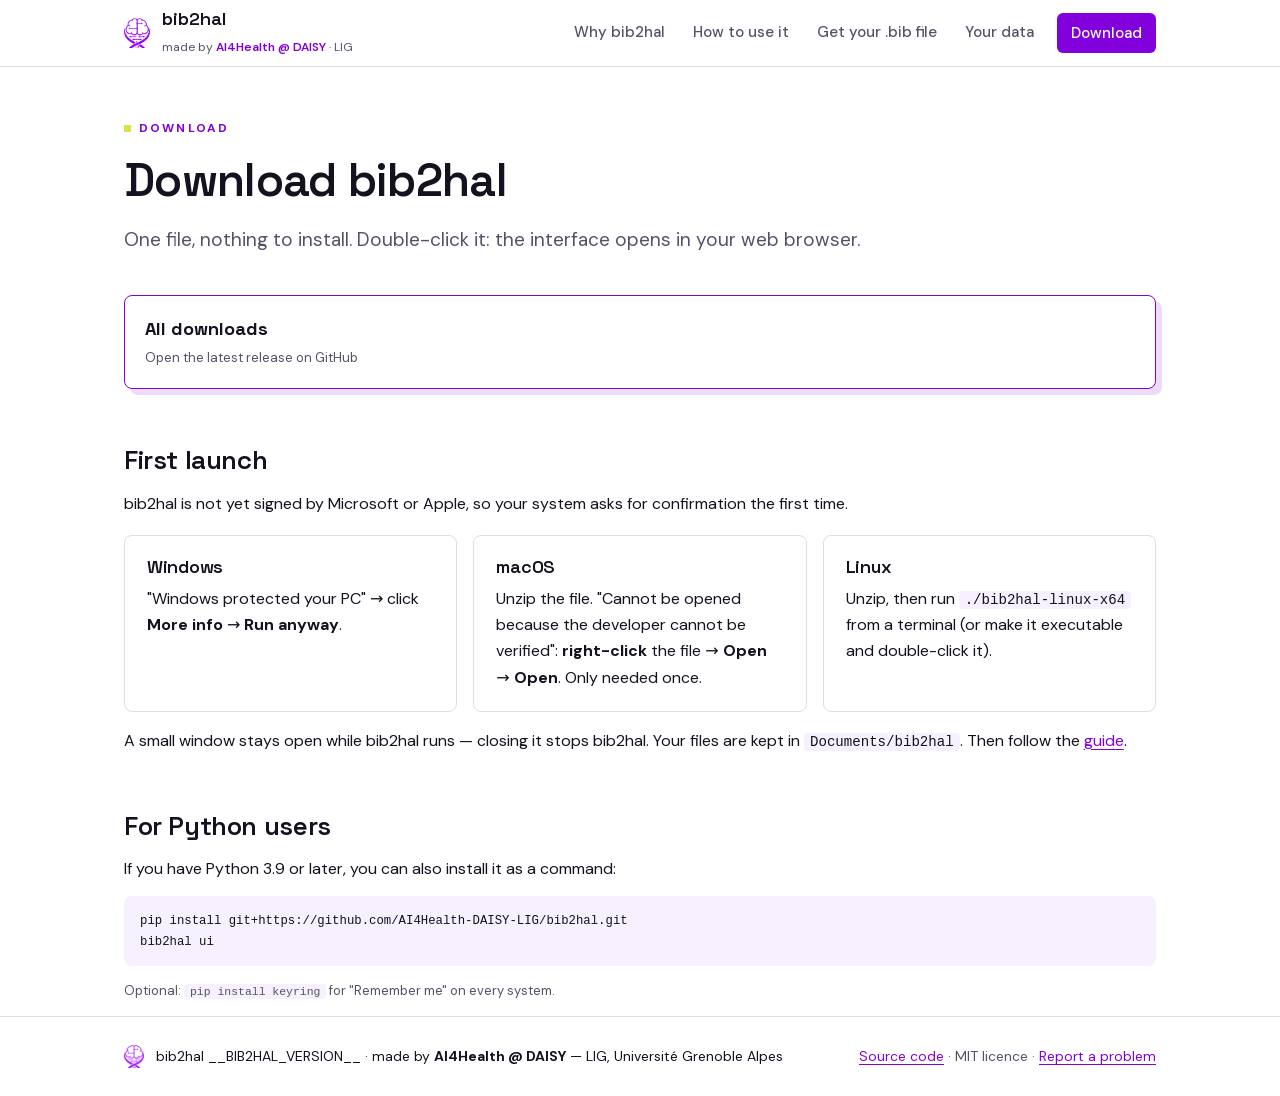
==== docs/download.html @ d2882600 "update with UI and tests" ====
<!doctype html>
<html lang="en">
<head>
<meta charset="utf-8">
<meta name="viewport" content="width=device-width, initial-scale=1">
<title>Download bib2hal</title>
<meta name="description" content="Download bib2hal for Windows, macOS or Linux. No installation needed.">
<link rel="icon" href="assets/logo.png">
<link rel="stylesheet" href="assets/style.css">
</head>
<body data-page="download">
<header id="site-header"></header>

<main class="wrap">
  <div class="page-head">
    <div class="eyebrow">Download</div>
    <h1>Download bib2hal</h1>
    <p class="lead">One file, nothing to install. Double-click it: the interface opens in your web browser.</p>
    <p class="release-meta" id="latest-meta">Looking for the latest version…</p>
  </div>

  <div class="dl" id="downloads">
    <a class="os" href="https://github.com/AI4Health-DAISY-LIG/bib2hal/releases/latest"><b>Loading…</b><span>or open the releases page on GitHub</span></a>
  </div>
  <p class="release-meta" id="checksums"></p>

  <h2 id="first-launch">First launch</h2>
  <p>bib2hal is not yet signed by Microsoft or Apple, so your system asks for confirmation the first time.</p>
  <div class="grid">
    <div class="card"><h3>Windows</h3>
      <p>"Windows protected your PC" → click <b>More info</b> → <b>Run anyway</b>.</p></div>
    <div class="card"><h3>macOS</h3>
      <p>Unzip the file. "Cannot be opened because the developer cannot be verified": <b>right-click</b> the file → <b>Open</b> → <b>Open</b>.
        Only needed once.</p></div>
    <div class="card"><h3>Linux</h3>
      <p>Unzip, then run <code>./bib2hal-linux-x64</code> from a terminal (or make it executable and double-click it).</p></div>
  </div>
  <p>A small window stays open while bib2hal runs — closing it stops bib2hal. Your files are kept in <code>Documents/bib2hal</code>.
    Then follow the <a href="how-to.html">guide</a>.</p>

  <div id="older"></div>

  <h2>For Python users</h2>
  <p>If you have Python 3.9 or later, you can also install it as a command:</p>
<pre><code>pip install git+https://github.com/AI4Health-DAISY-LIG/bib2hal.git
bib2hal ui</code></pre>
  <p class="caption">Optional: <code>pip install keyring</code> for "Remember me" on every system.</p>
</main>

<footer id="site-footer"></footer>
<script src="assets/site.js"></script>
</body>
</html>
---- docs/assets/style.css ----
/* bib2hal documentation — AI4Health @ DAISY visual identity (same tokens as the group website) */
@font-face{font-family:"DM Sans";src:url("fonts/dm-sans-latin-var.woff2") format("woff2");font-weight:100 1000;font-display:swap}
@font-face{font-family:"Space Grotesk";src:url("fonts/space-grotesk-latin-var.woff2") format("woff2");font-weight:300 700;font-display:swap}

:root{
  --bg:#ffffff; --panel:#ffffff; --tint:oklch(0.975 0.012 300);
  --ink:oklch(0.19 0.025 285); --muted:oklch(0.45 0.035 285); --line:oklch(0.9 0.016 285);
  --accent:oklch(0.49 0.27 302); --accent-hover:oklch(0.43 0.25 302); --accent-ink:#fff; --soft:oklch(0.965 0.025 302);
  --lime:oklch(0.88 0.17 112); --ok:oklch(0.52 0.13 152); --warn:oklch(0.6 0.14 65);
  --sans:"DM Sans",system-ui,-apple-system,"Segoe UI",Roboto,sans-serif; --display:"Space Grotesk","DM Sans",system-ui,sans-serif;
  --mono:ui-monospace,SFMono-Regular,Consolas,monospace; --r:6px; --w:1080px;
}
@media (prefers-color-scheme: dark){:root{
  --bg:oklch(0.16 0.025 285); --panel:oklch(0.205 0.03 285); --tint:oklch(0.19 0.03 290);
  --ink:oklch(0.97 0.012 90); --muted:oklch(0.76 0.025 285); --line:oklch(0.32 0.035 285);
  --accent:oklch(0.72 0.2 303); --accent-hover:oklch(0.78 0.18 303); --accent-ink:oklch(0.16 0.025 285); --soft:oklch(0.26 0.05 302);
  --ok:oklch(0.75 0.14 152); --warn:oklch(0.8 0.13 75);
}}
*{box-sizing:border-box}
html{scroll-behavior:smooth}
body{margin:0;background:var(--bg);color:var(--ink);font:16px/1.65 var(--sans);-webkit-font-smoothing:antialiased}
a{color:var(--accent);text-underline-offset:3px}
a:hover{color:var(--accent-hover)}
h1,h2,h3{font-family:var(--display);letter-spacing:-.015em;line-height:1.2}
h1{font-size:clamp(30px,4.2vw,46px);margin:0 0 16px;font-weight:600}
h2{font-size:26px;margin:56px 0 14px;font-weight:600}
h3{font-size:18px;margin:28px 0 8px;font-weight:600}
p{margin:0 0 14px}
code,kbd{font-family:var(--mono);font-size:.88em}
code{background:var(--soft);padding:1px 6px;border-radius:4px}
kbd{border:1px solid var(--line);border-bottom-width:2px;border-radius:4px;padding:0 5px;background:var(--panel)}
.wrap{max-width:var(--w);margin:0 auto;padding:0 24px}

/* header */
.top{border-bottom:1px solid var(--line);background:var(--panel);position:sticky;top:0;z-index:10}
.top .wrap{display:flex;align-items:center;gap:24px;height:66px}
.brand{display:flex;align-items:center;gap:12px;text-decoration:none;color:var(--ink)}
.brand img{width:26px;height:30px}
.brand .name{font-family:var(--display);font-weight:600;font-size:18px;line-height:1.1}
.brand .madeby{font-size:12px;color:var(--muted)}
.brand .madeby b{color:var(--accent);font-weight:600}
.nav{margin-left:auto;display:flex;gap:2px;height:100%}
.nav a{white-space:nowrap;display:flex;align-items:center;padding:0 13px;color:var(--muted);text-decoration:none;font-weight:500;font-size:15px;border-bottom:2px solid transparent}
.nav a:hover{color:var(--ink)}
.nav a.on{color:var(--ink);border-bottom-color:var(--accent);font-weight:600}
.nav a.cta{margin-left:8px;align-self:center;height:auto;padding:8px 14px;border-radius:var(--r);background:var(--accent);color:var(--accent-ink);border:0}
.nav a.cta:hover{background:var(--accent-hover);color:var(--accent-ink)}

/* hero */
.hero{padding:72px 0 56px;border-bottom:1px solid var(--line)}
.eyebrow{font-size:12px;font-weight:700;letter-spacing:.18em;text-transform:uppercase;color:var(--accent);display:flex;align-items:center;gap:8px;margin-bottom:14px}
.eyebrow::before{content:"";width:7px;height:7px;background:var(--lime)}
.lead{font-size:19px;color:var(--muted);max-width:62ch}
.hero .actions{display:flex;gap:12px;flex-wrap:wrap;margin-top:26px}
.btn{display:inline-flex;align-items:center;gap:8px;padding:11px 18px;border-radius:var(--r);border:1px solid var(--line);color:var(--ink);text-decoration:none;font-weight:600;font-size:15px;background:var(--panel)}
.btn:hover{border-color:var(--accent);color:var(--ink)}
.btn.p{background:var(--accent);border-color:var(--accent);color:var(--accent-ink)}
.btn.p:hover{background:var(--accent-hover);color:var(--accent-ink)}
.hero-shot{margin-top:44px;border:1px solid var(--line);border-radius:10px;overflow:hidden;box-shadow:10px 10px 0 color-mix(in srgb,var(--accent) 12%,transparent)}
.hero-shot img{display:block;width:100%}

/* content */
main{padding:8px 0 80px}
.page-head{padding:52px 0 8px}
.page-head .lead{margin-bottom:0}
.grid{display:grid;grid-template-columns:repeat(auto-fit,minmax(250px,1fr));gap:16px;margin-top:18px}
.card{border:1px solid var(--line);border-radius:8px;padding:20px 22px;background:var(--panel)}
.card h3{margin-top:0}
.card p:last-child{margin-bottom:0}
.card .ic{width:34px;height:34px;border-radius:8px;background:var(--soft);color:var(--accent);display:flex;align-items:center;justify-content:center;font-weight:700;font-family:var(--display);margin-bottom:12px}
.band{background:var(--tint);border-top:1px solid var(--line);border-bottom:1px solid var(--line);padding:8px 0 48px;margin-top:56px}
.note{border-left:3px solid var(--accent);background:var(--soft);padding:12px 16px;border-radius:0 6px 6px 0;margin:16px 0}
.note.warn{border-left-color:var(--warn);background:color-mix(in srgb,var(--warn) 9%,var(--panel))}
ul.check{list-style:none;padding:0}
ul.check li{padding-left:28px;position:relative;margin:8px 0}
ul.check li::before{content:"✓";position:absolute;left:0;top:0;width:18px;height:18px;border-radius:50%;background:var(--accent);color:var(--accent-ink);font-size:11px;display:flex;align-items:center;justify-content:center;margin-top:4px}
table{border-collapse:collapse;width:100%;font-size:15px;margin:12px 0}
th,td{text-align:left;padding:10px 12px;border-bottom:1px solid var(--line);vertical-align:top}
th{font-size:12px;text-transform:uppercase;letter-spacing:.06em;color:var(--muted);font-weight:600}

/* steps */
ol.steps{list-style:none;counter-reset:s;padding:0;margin:18px 0}
ol.steps>li{counter-increment:s;position:relative;padding:0 0 22px 50px}
ol.steps>li::before{content:counter(s);position:absolute;left:0;top:-2px;width:32px;height:32px;border-radius:50%;border:1.5px solid var(--accent);color:var(--accent);font-family:var(--display);font-weight:600;display:flex;align-items:center;justify-content:center}
ol.steps>li:not(:last-child)::after{content:"";position:absolute;left:15.5px;top:34px;bottom:4px;width:1px;background:var(--line)}
.shot{border:1px solid var(--line);border-radius:8px;overflow:hidden;margin:14px 0 6px}
.shot img{display:block;width:100%}
.caption{font-size:13px;color:var(--muted)}

/* tabs (bibtex page) */
.tabs{display:flex;gap:6px;flex-wrap:wrap;margin:22px 0 0;border-bottom:1px solid var(--line)}
.tabs button{border:0;background:none;font:inherit;font-weight:600;color:var(--muted);padding:10px 14px;border-bottom:2px solid transparent;cursor:pointer}
.tabs button.on{color:var(--ink);border-bottom-color:var(--accent)}
.panel{display:none;padding-top:8px}.panel.on{display:block}

/* downloads */
.dl{display:grid;grid-template-columns:repeat(auto-fit,minmax(240px,1fr));gap:14px;margin:18px 0}
.dl a.os{display:block;border:1px solid var(--line);border-radius:8px;padding:18px 20px;text-decoration:none;color:var(--ink);background:var(--panel)}
.dl a.os:hover{border-color:var(--accent)}
.dl a.os.rec{border-color:var(--accent);box-shadow:6px 6px 0 color-mix(in srgb,var(--accent) 14%,transparent)}
.dl .os b{font-family:var(--display);font-size:18px;display:block}
.dl .os span{font-size:13px;color:var(--muted)}
.dl .os .tag{display:inline-block;margin-top:8px;font-size:11px;font-weight:700;text-transform:uppercase;letter-spacing:.06em;color:var(--accent)}
.release-meta{color:var(--muted);font-size:14px}
details{border:1px solid var(--line);border-radius:8px;padding:12px 16px;margin:10px 0}
summary{cursor:pointer;font-weight:600}

/* footer */
footer{border-top:1px solid var(--line);padding:28px 0;color:var(--muted);font-size:14px}
footer .wrap{display:flex;flex-wrap:wrap;gap:10px 28px;justify-content:space-between;align-items:center}
footer .brand img{width:20px;height:23px}

@media (max-width:820px){
  .top .wrap{height:auto;flex-wrap:wrap;padding-top:10px;padding-bottom:0;gap:8px}
  .nav{margin-left:0;width:100%;overflow-x:auto;height:46px}
  .nav a.cta{display:none}
  .hero{padding:44px 0 36px}
}
pre{background:var(--soft);padding:14px 16px;border-radius:8px;overflow:auto;font-size:14px;line-height:1.5}
pre code{background:none;padding:0}
.mono{font-family:var(--mono);font-size:12.5px}
.grid + p{margin-top:16px}
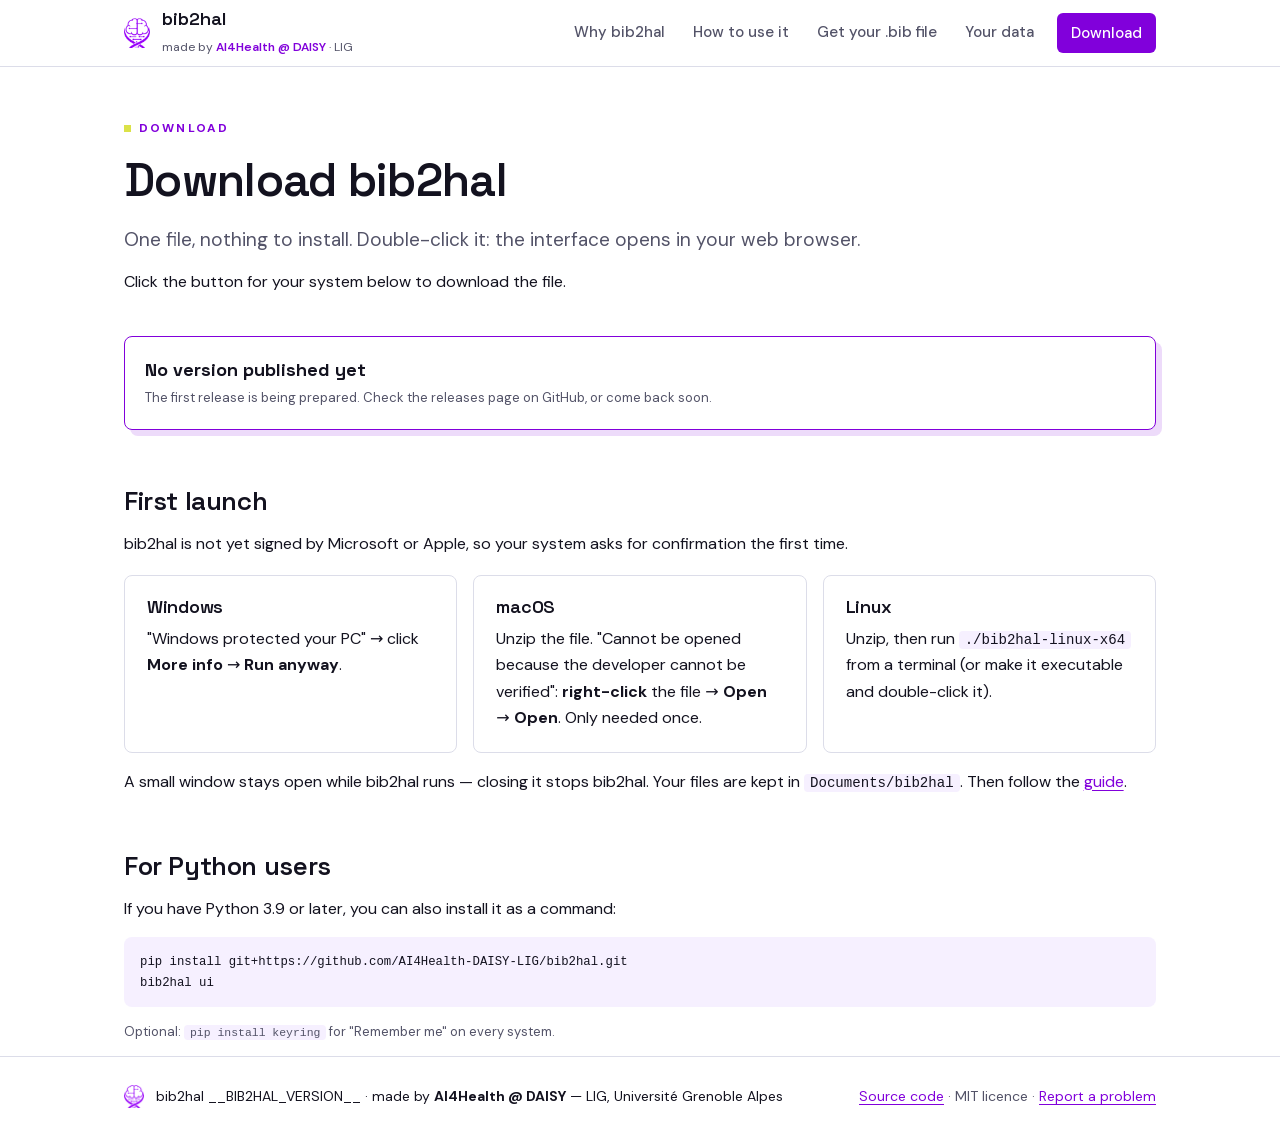
==== commit 5991ca67: "fix tests and git page" ====
--- a/docs/download.html
+++ b/docs/download.html
@@ -17,6 +17,7 @@
     <h1>Download bib2hal</h1>
     <p class="lead">One file, nothing to install. Double-click it: the interface opens in your web browser.</p>
     <p class="release-meta" id="latest-meta">Looking for the latest version…</p>
+    <p>Click the button for your system below to download the file.</p>
   </div>
 
   <div class="dl" id="downloads">
